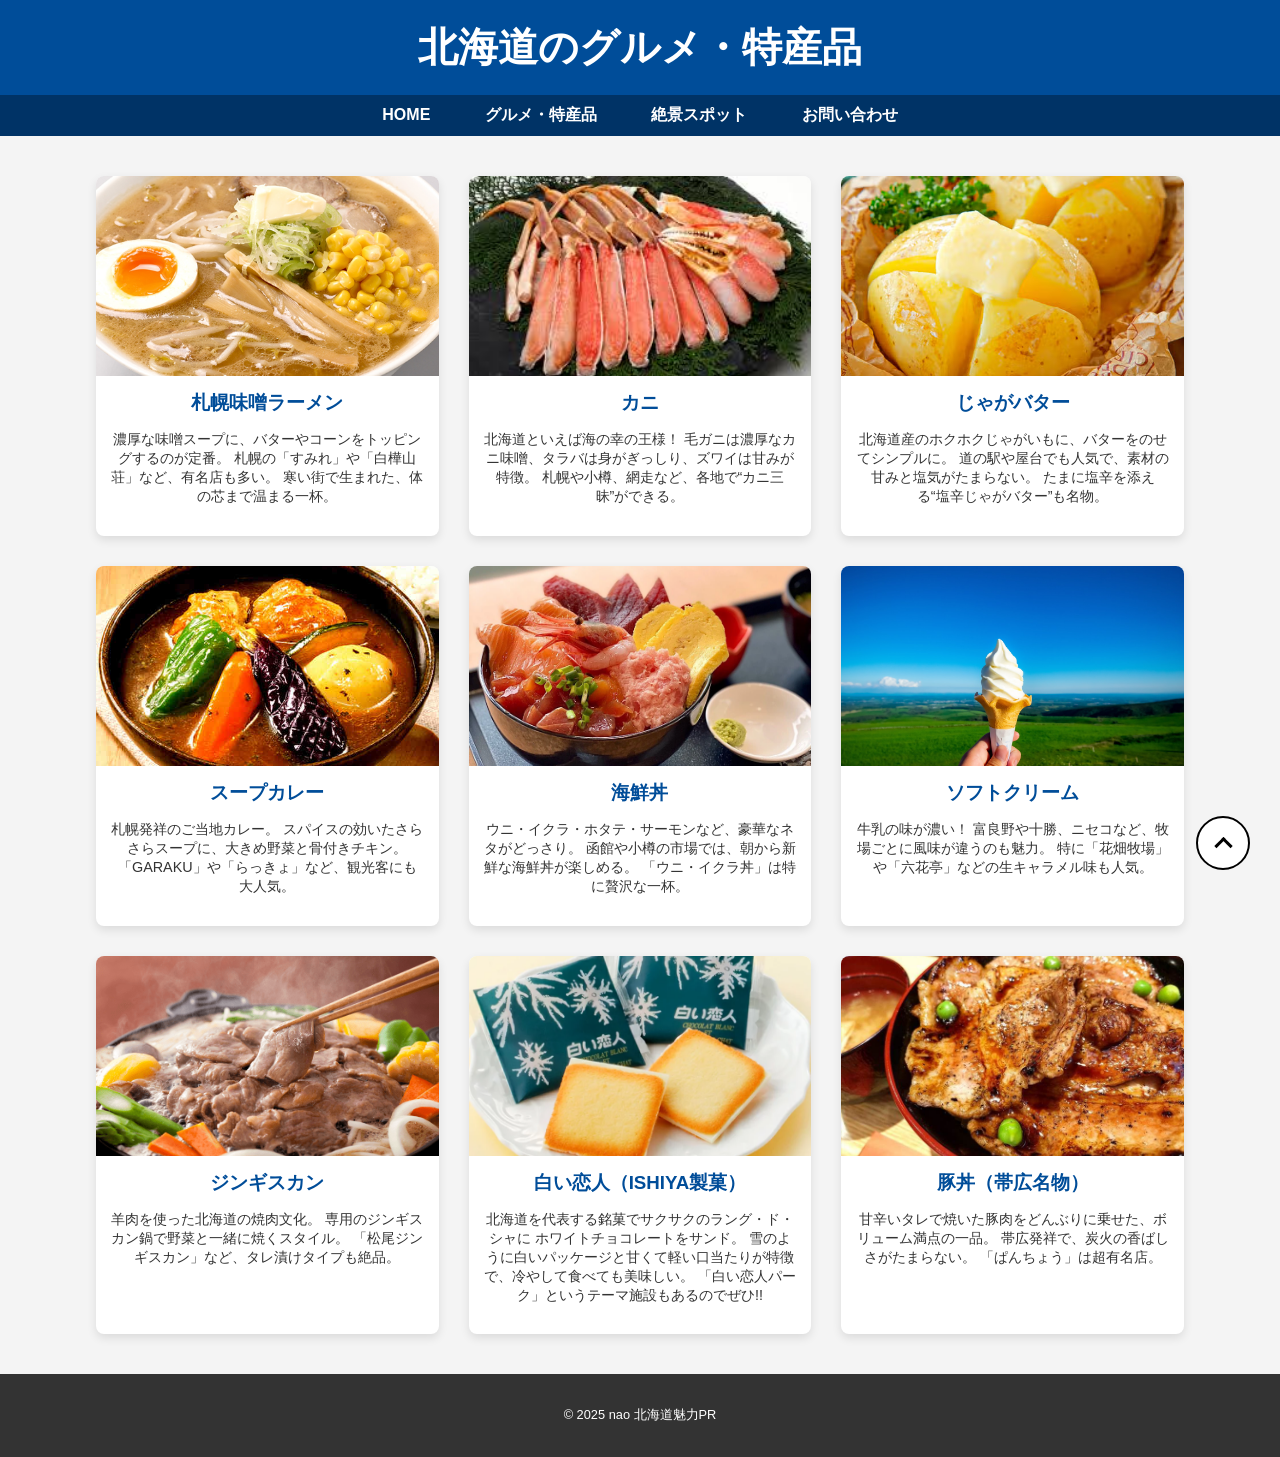
==== gurume.html @ 7b85604c "copy＆paste" ====
<!DOCTYPE html>
<html lang="ja">
<head>
    <meta charset="UTF-8">
    <meta name="viewport" content="width=device-width, initial-scale=1.0">

    <link rel="stylesheet" href="css/gurume.css"><!--css入れ込み-->
    
    <title>北海道魅力発見</title>
</head>

<body>

    <header>
        <h1 id="main-title">北海道のグルメ・特産品</h1>
    </header>

    <nav>
        <a href="index.html">HOME</a>
        <a href="gurume.html">グルメ・特産品</a>
        <a href="zekkei.html">絶景スポット</a>
        <a href="toiawase.html">お問い合わせ</a>
    </nav>

<section id="gourmet-grid">
    <div class="gourmet-card">
        <img src="static/img/misora-.jpg" alt="札幌味噌ラーメン">
        <h3>札幌味噌ラーメン</h3>
        <p>濃厚な味噌スープに、バターやコーンをトッピングするのが定番。
            札幌の「すみれ」や「白樺山荘」など、有名店も多い。
            寒い街で生まれた、体の芯まで温まる一杯。</p>
    </div>
    
    <div class="gourmet-card">
        <img src="static/img/kani.jpg" alt="カニ">
        <h3>カニ</h3>
        <p>北海道といえば海の幸の王様！
            毛ガニは濃厚なカニ味噌、タラバは身がぎっしり、ズワイは甘みが特徴。
            札幌や小樽、網走など、各地で“カニ三昧”ができる。</p>
    </div>
    
    <div class="gourmet-card">
        <img src="static/img/jagabata.jpg" alt="じゃがバター">
        <h3>じゃがバター</h3>
        <p>北海道産のホクホクじゃがいもに、バターをのせてシンプルに。
            道の駅や屋台でも人気で、素材の甘みと塩気がたまらない。
            たまに塩辛を添える“塩辛じゃがバター”も名物。</p>
    </div>
    
    <div class="gourmet-card">
        <img src="static/img/soup-curry.jpg" alt="スープカレー">
        <h3>スープカレー</h3>
        <p>札幌発祥のご当地カレー。
            スパイスの効いたさらさらスープに、大きめ野菜と骨付きチキン。
            「GARAKU」や「らっきょ」など、観光客にも大人気。</p>
    </div>    

    <div class="gourmet-card">
        <img src="static/img/kaisendon.jpg" alt="海鮮丼">
        <h3>海鮮丼</h3>
        <p>ウニ・イクラ・ホタテ・サーモンなど、豪華なネタがどっさり。
            函館や小樽の市場では、朝から新鮮な海鮮丼が楽しめる。
            「ウニ・イクラ丼」は特に贅沢な一杯。</p>
    </div>    

    <div class="gourmet-card">
        <img src="static/img/ice.jpg" alt="ソフトクリーム">
        <h3>ソフトクリーム</h3>
        <p>牛乳の味が濃い！
            富良野や十勝、ニセコなど、牧場ごとに風味が違うのも魅力。
            特に「花畑牧場」や「六花亭」などの生キャラメル味も人気。</p>
    </div>
    
    <div class="gourmet-card">
        <img src="static/img/jingis.png" alt="ジンギスカン">
        <h3>ジンギスカン</h3>
        <p>羊肉を使った北海道の焼肉文化。
            専用のジンギスカン鍋で野菜と一緒に焼くスタイル。
            「松尾ジンギスカン」など、タレ漬けタイプも絶品。</p>
    </div>

    <div class="gourmet-card">
        <img src="static/img/sirokoi.jpg" alt="白い恋人（ISHIYA製菓）">
        <h3>白い恋人（ISHIYA製菓）</h3>
        <p>北海道を代表する銘菓でサクサクのラング・ド・シャに
            ホワイトチョコレートをサンド。
            雪のように白いパッケージと甘くて軽い口当たりが特徴で、冷やして食べても美味しい。
            「白い恋人パーク」というテーマ施設もあるのでぜひ!!</p>
    </div>

    <div class="gourmet-card">
        <img src="static/img/butadon.jpg" alt="豚丼（帯広名物）">
        <h3>豚丼（帯広名物）</h3>
        <p>甘辛いタレで焼いた豚肉をどんぶりに乗せた、ボリューム満点の一品。
            帯広発祥で、炭火の香ばしさがたまらない。
            「ぱんちょう」は超有名店。</p>
    </div>
    
</section>

    <a class="pagetop" href="#"><div class="pagetop__arrow"></div></a>

    <footer>
        <p>&copy; 2025 nao 北海道魅力PR</p>
    </footer>

    <script src="js/gurume.js"></script><!--js入れ込み-->


</body>
</html>
---- css/gurume.css ----
/* ==================================
   CSSリセットと共通スタイル
   ================================== */
body {
    font-family: sans-serif;
    margin: 0;
    padding: 0;
    background-color: #f4f4f4;
    color: #333;
}

/* ==================================
   ヘッダーとナビゲーション
   ================================== */
header {
    background-color: #004d99; /* 北海道の空や海をイメージした濃い青 */
    color: white;
    padding: 20px 0;
    text-align: center;
}

header h1 {
    margin: 0;
    font-size: 2.5em;
}

nav {
    background-color: #003366;
    text-align: center;
    padding: 10px 0;
}

nav a {
    color: white;
    text-decoration: none;
    margin: 0 15px;
    font-weight: bold;
    padding: 5px 10px;
    transition: background-color 0.3s;
}

nav a:hover {
    background-color: #005aab;
}

/* ==================================
h1の文字ジャンプアニメーション
================================== */

#main-title span {
  display: inline-block;
  animation: jump 7.6s ease-in-out infinite;
}

@keyframes jump {
  0%, 100% {
    transform: translateY(0);
  }
  50% {
    transform: translateY(-20px);
  }
}

/* 文字ごとに少しずつ遅延をずらす */
#main-title span:nth-child(1) { animation-delay: 0s; }
#main-title span:nth-child(2) { animation-delay: 1.1s; }
#main-title span:nth-child(3) { animation-delay: 2.2s; }
#main-title span:nth-child(4) { animation-delay: 3.3s; }
#main-title span:nth-child(5) { animation-delay: 4.4s; }
#main-title span:nth-child(6) { animation-delay: 5.5s; }
#main-title span:nth-child(7) { animation-delay: 6.6s; }
#main-title span:nth-child(8) { animation-delay: 7.7s; }
#main-title span:nth-child(9) { animation-delay: 8.8s; }
#main-title span:nth-child(10) { animation-delay: 9.9s; }
#main-title span:nth-child(11) { animation-delay: 11s; }


/* ==================================
   紹介コンテンツブロック
   ================================== */
#content-area {
    display: flex;
    justify-content: space-around;
    flex-wrap: wrap; /* 画面幅が狭い時に折り返す */
    width: 80%;
    margin: 40px auto;
    gap: 20px; /* アイテム間の隙間 */
}

.info-block {
    background-color: white;
    flex: 1 1 30%; /* 1列に3つ、幅30%を目安 */
    min-width: 280px; /* 最小幅 */
    box-shadow: 0 2px 4px rgba(0, 0, 0, 0.1);
    border-radius: 8px;
    overflow: hidden;
    text-align: center;
}

.info-block img {
    width: 100%;
    height: 200px;
    object-fit: cover;
}

.info-block h3 {
    color: #004d99;
    margin: 15px 0 10px;
}

.info-block p {
    padding: 0 15px 15px;
    text-align: left;
    font-size: 0.9em;
}

/* ==================================
   横長の説明DIV
   ================================== */
#explanation-div {
    background-color: #e0f7fa; /* 明るい水色 */
    color: #003366;
    padding: 30px 10%;
    margin: 40px 0;
    text-align: center;
}

#explanation-div h2 {
    margin-top: 0;
    font-size: 1.8em;
}

#explanation-div p {
    line-height: 1.8;
    max-width: 900px;
    margin: 0 auto;
}

/* ==================================
   CSS Grid レイアウト
   ================================== */
#gourmet-grid {
    /* これがコンテナをGridとして機能させる宣言 */
    display: grid; 
    
    /* 縦方向と横方向の隙間（ガター）を設定 */
    gap: 30px; 
    
    /* 3つの列（column）を定義 */
    /* repeat(3, 1fr) は「1frの幅で3回繰り返す」という意味 */
    /* 1fr は残りのスペースを均等に分割するという意味で、各列が同じ幅になります */
    grid-template-columns: repeat(3, 1fr); 
    
    /* ページの幅に合わせる */
    width: 85%;
    max-width: 1200px;
    margin: 40px auto;
}

/* グリッドアイテム（個々のカード）のデザイン */
.gourmet-card {
    background-color: white;
    border-radius: 8px;
    box-shadow: 0 4px 10px rgba(0, 0, 0, 0.1);
    overflow: hidden;
    text-align: center;
}

.gourmet-card img {
    width: 100%;
    height: 200px;
    object-fit: cover;
}

.gourmet-card h3 {
    color: #004d99;
    padding: 10px 15px 0;
    margin: 0;
}

.gourmet-card p {
    padding: 0 15px 15px;
    font-size: 0.9em;
}


/* ==================================
    トップへ戻るボタンのスタイル 
   ================================== */
.pagetop {
    height: 50px;
    width: 50px;
    position: fixed;
    right: 30px;
    bottom: 30px;
    background: #fff;
    border: solid 2px #000;
    border-radius: 50%;
    display: flex;
    justify-content: center;
    align-items: center;
    z-index: 2;
}
.pagetop__arrow {
    height: 10px;
    width: 10px;
    border-top: 3px solid #000;
    border-right: 3px solid #000;
    transform: translateY(20%) rotate(-45deg);
}
html {
    scroll-behavior: smooth;
}
/* ==================================
   フッター
   ================================== */
footer {
    background-color: #333;
    color: white;
    text-align: center;
    padding: 20px 0;
    font-size: 0.8em;
}


/* ==================================
   レスポンシブデザイン (メディアクエリ)
   ================================== */

/* ----------------------------------
   スマートフォン向け (画面幅 480px 以下)
   ---------------------------------- */
@media (max-width: 480px) {
    nav {
        width: 100%;
        padding: 0;
        box-sizing: border-box;
    }

    nav a {
        display: block;
        width: 100%;
        font-size: 14px;
        padding: 8px 10px;
        margin: 0;
        border-bottom: 1px solid #005aab;
        white-space: normal;
        word-break: break-word;
        box-sizing: border-box;
    }
}

@media (max-width: 480px) {
    #slideshow-container,
    #content-area {
        width: 95%;
        margin: 0 auto; /* 中央寄せも念のため */
    }
    
    /* info-blockを縦1列に */
    .info-block {
        flex: 1 1 100% !important; /* 幅100% */
        max-width: 100% !important; /* 最大幅も100%に */
        margin-bottom: 25px;
    }
    
    /* 画像も幅100%にして調整 */
    .info-block img {
        height: auto; /* 高さは自動調整 */
        width: 100%;
    }
    
    /* テキストは左寄せで読みやすく */
    .info-block p {
        text-align: left;
        padding: 10px 15px 15px;
        font-size: 1em; /* 少し大きめでもOK */
    }
}

@media (max-width: 480px) {
    .gourmet-card {
        grid-column: 1 / -1; /* gridでも1列にする */
        width: 100%;
    }
}
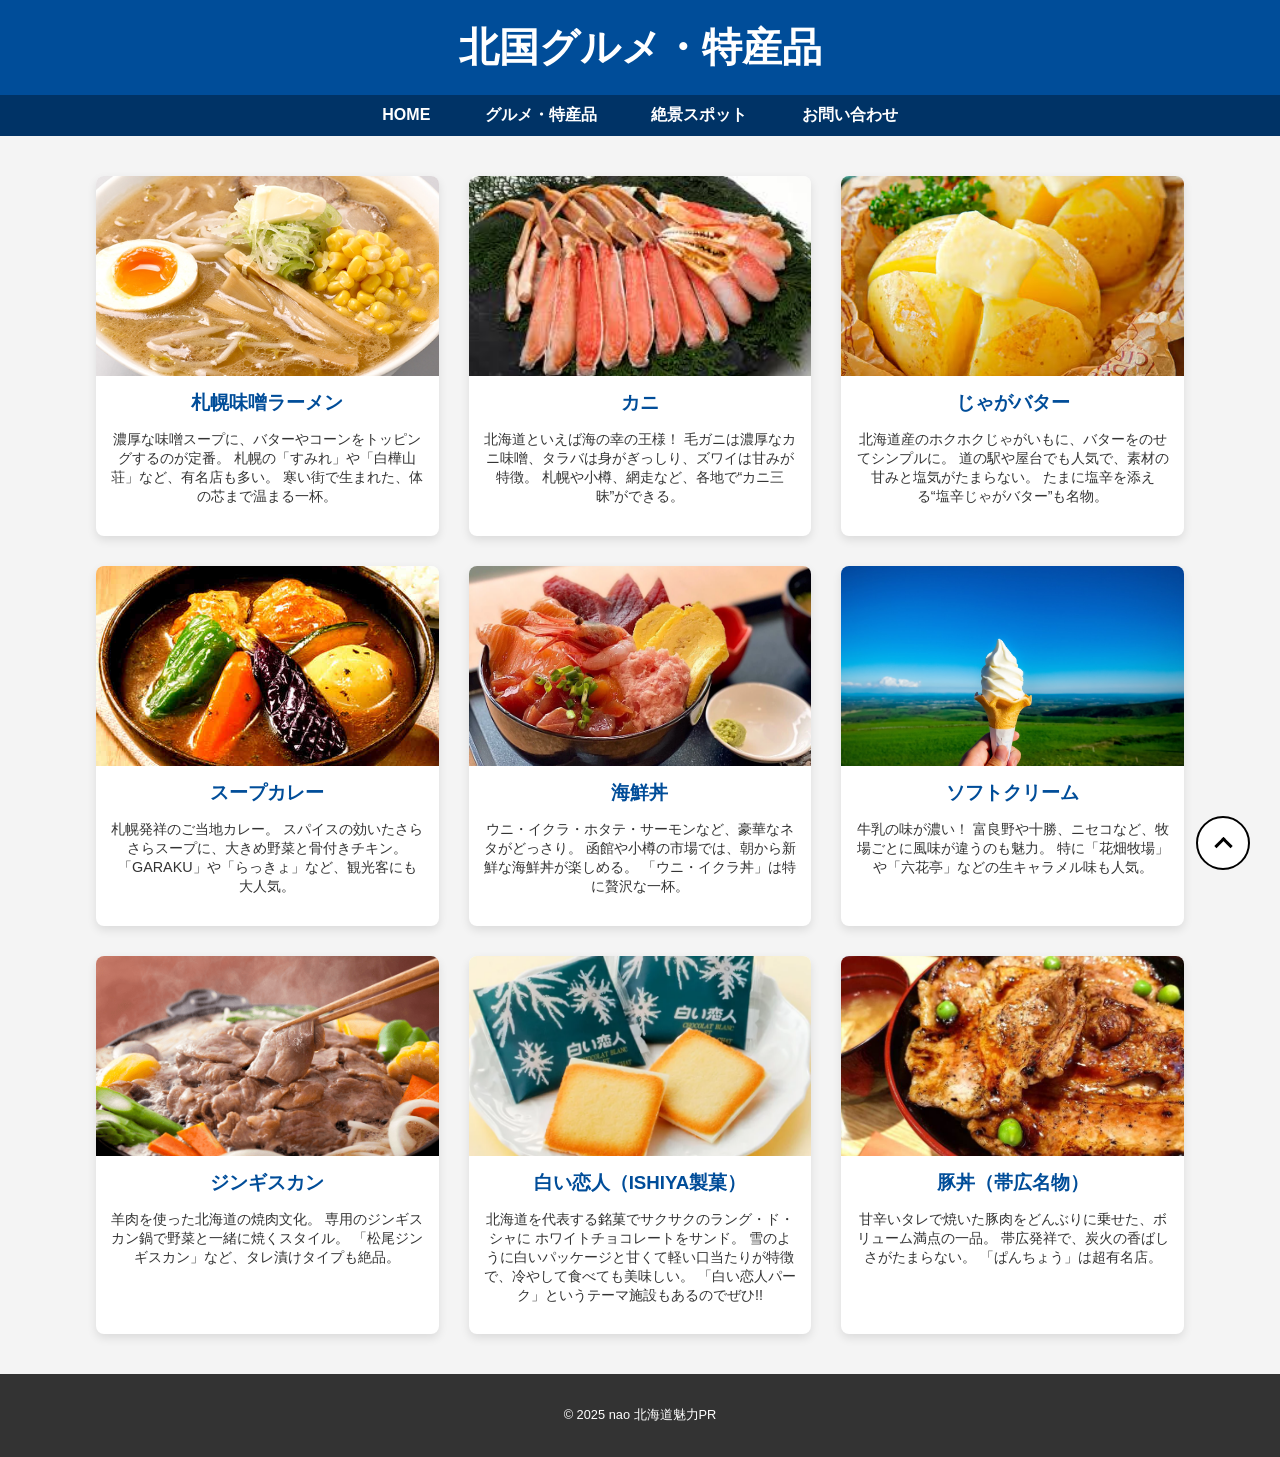
==== commit be0b0626: "レスポンシブデザインに向け 文字数調整" ====
--- a/gurume.html
+++ b/gurume.html
@@ -12,7 +12,7 @@
 <body>
 
     <header>
-        <h1 id="main-title">北海道のグルメ・特産品</h1>
+        <h1 id="main-title">北国グルメ・特産品</h1>
     </header>
 
     <nav>
